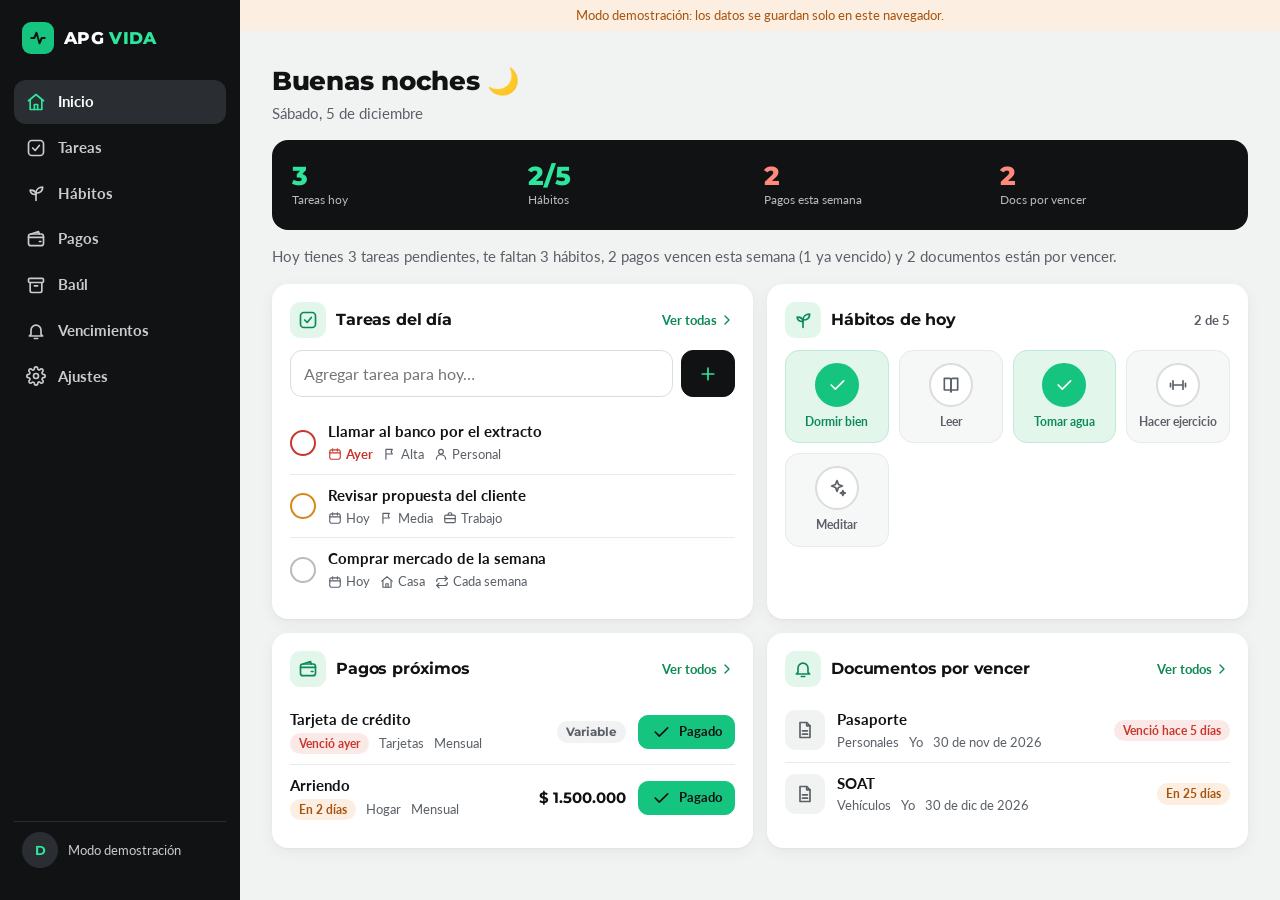
==== apg-vida/index.html @ 65f94053 "APG VIDA: app personal con tareas, hábitos, pagos y baúl de documentos Co-Authored-By: Claude Opus 5" ====
<!DOCTYPE html>
<html lang="es">
<head>
<meta charset="UTF-8">
<meta name="viewport" content="width=device-width, initial-scale=1.0, viewport-fit=cover">
<meta name="theme-color" content="#111214">
<meta name="apple-mobile-web-app-capable" content="yes">
<meta name="mobile-web-app-capable" content="yes">
<meta name="apple-mobile-web-app-status-bar-style" content="black-translucent">
<meta name="apple-mobile-web-app-title" content="APG VIDA">
<title>APG VIDA</title>
<link rel="manifest" href="manifest.webmanifest">
<link rel="icon" href="icon.svg" type="image/svg+xml">
<link rel="apple-touch-icon" href="icon.svg">
<link rel="preconnect" href="https://fonts.googleapis.com">
<link rel="preconnect" href="https://fonts.gstatic.com" crossorigin>
<link href="https://fonts.googleapis.com/css2?family=Lato:wght@400;700&family=Montserrat:wght@600;700;800&display=swap" rel="stylesheet">
<link rel="stylesheet" href="styles.css">
</head>
<body>
<div id="app" class="app">
  <aside class="sidebar" id="sidebar"></aside>
  <div class="main">
    <header class="topbar" id="topbar"></header>
    <div class="demo-banner" id="demoBanner" hidden>Modo demostración: los datos se guardan solo en este navegador.</div>
    <main id="view" class="view" tabindex="-1"></main>
  </div>
  <nav class="bottomnav" id="bottomnav"></nav>
</div>

<div class="login" id="login" hidden></div>

<div class="overlay" id="overlay" data-act="cerrar"></div>
<section class="sheet" id="sheet" role="dialog" aria-modal="true" aria-hidden="true"></section>
<div class="toast" id="toast" role="status" aria-live="polite"></div>

<script src="vendor/supabase.js"></script>
<script src="config.js"></script>
<script src="data.js"></script>
<script src="app.js"></script>
<script>
  if ('serviceWorker' in navigator && location.protocol === 'https:') {
    navigator.serviceWorker.register('sw.js').catch(() => {});
  }
</script>
</body>
</html>
---- apg-vida/styles.css ----
/* APG VIDA · colores y tipografía de marca APG */
:root {
  --grafito: #111214;      /* principal: logo, títulos */
  --carbon: #2A2D31;       /* fondos secundarios oscuros */
  --verde: #14C47F;        /* Verde Impulso */
  --verde-ink: #0B8A56;    /* verde para textos */
  --verde-neon: #2EE59D;   /* verde sobre negro */
  --verde-tint: #E2F6EC;
  --humo: #F1F2F2;         /* fondo */
  --humo-2: #F6F7F7;
  --muted: #5B6068;        /* textos secundarios */
  --line: #DADCDD;
  --line-soft: #E8EAEA;
  --surface: #FFFFFF;
  --rojo: #C8372D;
  --rojo-tint: #FBE9E7;
  --naranja: #A8520C;
  --naranja-tint: #FCEFE2;
  --radius: 16px;
  --shadow: 0 1px 2px rgba(17, 18, 20, .04), 0 4px 16px rgba(17, 18, 20, .05);
  --f-titulo: 'Montserrat', system-ui, -apple-system, 'Segoe UI', sans-serif;
  --f-texto: 'Lato', system-ui, -apple-system, 'Segoe UI', sans-serif;
  --safe-b: env(safe-area-inset-bottom, 0px);
  --safe-t: env(safe-area-inset-top, 0px);
}

* { box-sizing: border-box; }
html, body { margin: 0; height: 100%; }
body {
  font-family: var(--f-texto); font-size: 15px; line-height: 1.45;
  color: var(--grafito); background: var(--humo);
  -webkit-font-smoothing: antialiased; -webkit-tap-highlight-color: transparent;
}
h1, h2, h3, .titulo { font-family: var(--f-titulo); letter-spacing: -.01em; margin: 0; }
button, input, select, textarea { font: inherit; color: inherit; }
button { cursor: pointer; }
a { color: var(--verde-ink); }
[hidden] { display: none !important; }
svg.i { width: 20px; height: 20px; flex: none; stroke: currentColor; fill: none; stroke-width: 2; stroke-linecap: round; stroke-linejoin: round; }

/* ---------- Estructura ---------- */
.app { display: flex; min-height: 100vh; }
.main { flex: 1; min-width: 0; display: flex; flex-direction: column; }
.view { flex: 1; width: 100%; max-width: 1080px; margin: 0 auto; padding: 18px 16px calc(96px + var(--safe-b)); outline: none; }

.sidebar { display: none; }
.topbar {
  position: sticky; top: 0; z-index: 20; display: flex; align-items: center; gap: 12px;
  padding: calc(10px + var(--safe-t)) 16px 10px; background: var(--grafito); color: #fff;
}
.logo { display: flex; align-items: center; gap: 10px; font-family: var(--f-titulo); font-weight: 800; font-size: 17px; letter-spacing: .02em; color: #fff; text-decoration: none; }
.logo .marca { width: 32px; height: 32px; border-radius: 9px; background: var(--verde); display: grid; place-items: center; color: var(--grafito); }
.logo .marca svg.i { width: 18px; height: 18px; stroke-width: 2.6; }
.logo b { color: var(--verde-neon); font-weight: 800; }
.topbar .espacio { flex: 1; }
.avatar {
  width: 36px; height: 36px; border-radius: 50%; border: 0; background: var(--carbon); color: var(--verde-neon);
  font-family: var(--f-titulo); font-weight: 700; font-size: 13px; display: grid; place-items: center;
}
.demo-banner { background: var(--naranja-tint); color: var(--naranja); font-size: 13px; text-align: center; padding: 6px 12px; }

.bottomnav {
  position: fixed; left: 0; right: 0; bottom: 0; z-index: 30; display: grid; grid-template-columns: repeat(5, 1fr);
  background: var(--surface); border-top: 1px solid var(--line-soft); padding: 6px 4px calc(6px + var(--safe-b));
}
.bottomnav button {
  border: 0; background: none; display: flex; flex-direction: column; align-items: center; gap: 3px;
  font-size: 11px; font-weight: 700; color: var(--muted); padding: 6px 0; border-radius: 12px;
}
.bottomnav button svg.i { width: 22px; height: 22px; }
.bottomnav button.on { color: var(--verde-ink); }
.bottomnav button.on svg.i { color: var(--verde); }

@media (min-width: 900px) {
  .sidebar {
    display: flex; flex-direction: column; gap: 4px; width: 240px; flex: none; position: sticky; top: 0; height: 100vh;
    background: var(--grafito); color: #fff; padding: 22px 14px;
  }
  .sidebar .logo { padding: 0 8px 22px; }
  .sidebar nav { display: flex; flex-direction: column; gap: 2px; }
  .sidebar nav button {
    display: flex; align-items: center; gap: 12px; border: 0; background: none; color: #C9CBCE; text-align: left;
    padding: 11px 12px; border-radius: 12px; font-weight: 700;
  }
  .sidebar nav button:hover { background: var(--carbon); color: #fff; }
  .sidebar nav button.on { background: var(--carbon); color: #fff; }
  .sidebar nav button.on svg.i { color: var(--verde-neon); }
  .sidebar .pie { margin-top: auto; display: flex; align-items: center; gap: 10px; padding: 10px 8px; border-top: 1px solid var(--carbon); }
  .sidebar .pie .quien { flex: 1; min-width: 0; font-size: 13px; color: #C9CBCE; overflow: hidden; text-overflow: ellipsis; white-space: nowrap; }
  .topbar, .bottomnav { display: none; }
  .view { padding: 32px 32px 48px; }
}

/* ---------- Encabezados de vista ---------- */
.cabeza { display: flex; align-items: flex-end; gap: 12px; margin-bottom: 18px; flex-wrap: wrap; }
.cabeza .txt { flex: 1; min-width: 200px; }
.cabeza h1 { font-size: 24px; font-weight: 800; }
.cabeza p { margin: 2px 0 0; color: var(--muted); }
.volver { display: inline-flex; align-items: center; gap: 4px; border: 0; background: none; color: var(--muted); padding: 0; margin-bottom: 8px; font-weight: 700; font-size: 14px; }
.volver svg.i { width: 18px; height: 18px; }

/* ---------- Botones ---------- */
.btn {
  display: inline-flex; align-items: center; justify-content: center; gap: 8px; border: 1px solid var(--line);
  background: var(--surface); color: var(--grafito); border-radius: 12px; padding: 10px 16px; font-weight: 700; font-size: 14px;
  min-height: 42px; white-space: nowrap;
}
.btn:hover { border-color: #C3C6C8; }
.btn.primario { background: var(--grafito); border-color: var(--grafito); color: #fff; }
.btn.primario svg.i { color: var(--verde-neon); }
.btn.primario:hover { background: var(--carbon); }
.btn.verde { background: var(--verde); border-color: var(--verde); color: var(--grafito); }
.btn.peligro { color: var(--rojo); }
.btn.chico { min-height: 34px; padding: 6px 12px; font-size: 13px; border-radius: 10px; }
.btn.bloque { width: 100%; }
.btn:disabled { opacity: .55; cursor: default; }
.icono-btn { border: 0; background: none; width: 38px; height: 38px; border-radius: 10px; display: grid; place-items: center; color: var(--muted); flex: none; }
.icono-btn:hover { background: var(--humo); color: var(--grafito); }
.link { border: 0; background: none; color: var(--verde-ink); font-weight: 700; font-size: 13px; padding: 4px 0; display: inline-flex; align-items: center; gap: 2px; }
.link svg.i { width: 16px; height: 16px; }

/* ---------- Tarjetas ---------- */
.card { background: var(--surface); border-radius: var(--radius); box-shadow: var(--shadow); padding: 18px; }
.card + .card { margin-top: 14px; }
.card-h { display: flex; align-items: center; gap: 10px; margin-bottom: 12px; }
.card-h .ic { width: 36px; height: 36px; border-radius: 10px; background: var(--verde-tint); color: var(--verde-ink); display: grid; place-items: center; flex: none; }
.card-h h2 { font-size: 16px; font-weight: 700; flex: 1; }
.card-h .cuenta { color: var(--muted); font-size: 13px; font-weight: 700; }
.grid-2 { display: grid; gap: 14px; }
.grid-2 > .card + .card { margin-top: 0; }
@media (min-width: 760px) { .grid-2 { grid-template-columns: 1fr 1fr; } }
.vacio { color: var(--muted); text-align: center; padding: 18px 8px; font-size: 14px; }
.vacio svg.i { width: 28px; height: 28px; display: block; margin: 0 auto 6px; color: #B9BCBF; }

/* ---------- Inicio ---------- */
.saludo h1 { font-size: 26px; font-weight: 800; }
.saludo .fecha { color: var(--muted); margin-top: 2px; }
.resumen {
  margin: 16px 0; background: var(--grafito); color: #fff; border-radius: var(--radius); padding: 18px 20px;
  display: grid; grid-template-columns: repeat(4, 1fr); gap: 8px;
}
.resumen .dato { text-align: left; border: 0; background: none; color: inherit; padding: 4px 0; }
.resumen .num { font-family: var(--f-titulo); font-weight: 800; font-size: 26px; color: var(--verde-neon); line-height: 1.1; }
.resumen .num.alerta { color: #FF8A7A; }
.resumen .lbl { font-size: 12px; color: #B8BBBF; }
@media (max-width: 480px) { .resumen { grid-template-columns: repeat(2, 1fr); row-gap: 14px; } }
.frase { color: var(--muted); margin: 0 0 16px; }

/* ---------- Listas / filas ---------- */
.filas { display: flex; flex-direction: column; }
.fila { display: flex; align-items: center; gap: 12px; padding: 10px 0; border-top: 1px solid var(--line-soft); min-height: 52px; }
.fila:first-child { border-top: 0; }
.fila .cuerpo { flex: 1; min-width: 0; cursor: pointer; }
.fila .t { font-weight: 700; overflow-wrap: anywhere; }
.fila .meta { display: flex; flex-wrap: wrap; gap: 4px 10px; color: var(--muted); font-size: 13px; margin-top: 2px; align-items: center; }
.fila .meta span { display: inline-flex; align-items: center; gap: 4px; }
.fila .meta svg.i { width: 14px; height: 14px; }
.fila.hecha .t { text-decoration: line-through; color: var(--muted); }
.fila .derecha { text-align: right; flex: none; }
.fila .monto { font-family: var(--f-titulo); font-weight: 700; font-size: 15px; }

.check {
  width: 26px; height: 26px; border-radius: 50%; border: 2px solid #B9BCBF; background: none; flex: none;
  display: grid; place-items: center; color: transparent; padding: 0; transition: background .15s, border-color .15s;
}
.check svg.i { width: 15px; height: 15px; stroke-width: 3; }
.check:hover { border-color: var(--verde); }
.check.on { background: var(--verde); border-color: var(--verde); color: #fff; }
.check.p-alta { border-color: var(--rojo); }
.check.p-media { border-color: #D48A1A; }
.check.p-baja { border-color: #5B8BD9; }

.badge { display: inline-flex; align-items: center; gap: 4px; padding: 2px 9px; border-radius: 999px; font-size: 12px; font-weight: 700; background: var(--humo); color: var(--muted); white-space: nowrap; }
.badge.rojo { background: var(--rojo-tint); color: var(--rojo); }
.badge.naranja { background: var(--naranja-tint); color: var(--naranja); }
.badge.verde { background: var(--verde-tint); color: var(--verde-ink); }
.txt-rojo { color: var(--rojo) !important; font-weight: 700; }
.txt-naranja { color: var(--naranja) !important; font-weight: 700; }

/* ---------- Chips / filtros ---------- */
.chips { display: flex; gap: 8px; overflow-x: auto; padding-bottom: 4px; margin-bottom: 14px; scrollbar-width: none; }
.chips::-webkit-scrollbar { display: none; }
.chip { border: 1px solid var(--line); background: var(--surface); border-radius: 999px; padding: 7px 14px; font-size: 13px; font-weight: 700; white-space: nowrap; color: var(--muted); }
.chip.on { background: var(--grafito); border-color: var(--grafito); color: #fff; }
.chip .n { opacity: .7; margin-left: 4px; }

/* ---------- Agregar rápido ---------- */
.rapido { display: flex; gap: 8px; margin-bottom: 14px; }
.rapido input { flex: 1; min-width: 0; }

/* ---------- Hábitos ---------- */
.habitos-hoy { display: grid; grid-template-columns: repeat(auto-fill, minmax(92px, 1fr)); gap: 10px; }
.hab-mini { border: 1px solid var(--line-soft); background: var(--humo-2); border-radius: 14px; padding: 12px 6px; display: flex; flex-direction: column; align-items: center; gap: 6px; font-size: 12px; font-weight: 700; color: var(--muted); text-align: center; }
.hab-mini .bola { width: 44px; height: 44px; border-radius: 50%; display: grid; place-items: center; background: var(--surface); border: 2px solid var(--line); color: var(--muted); transition: all .15s; }
.hab-mini.on { background: var(--verde-tint); border-color: #BFEBD5; color: var(--verde-ink); }
.hab-mini.on .bola { background: var(--verde); border-color: var(--verde); color: #fff; }
.progreso-txt { font-size: 13px; color: var(--muted); font-weight: 700; }

.hab-card { display: flex; align-items: center; gap: 14px; }
.hab-card .ic { width: 46px; height: 46px; border-radius: 14px; background: var(--humo); color: var(--grafito); display: grid; place-items: center; flex: none; }
.hab-card .ic svg.i { width: 22px; height: 22px; }
.hab-card .cuerpo { flex: 1; min-width: 0; cursor: pointer; }
.hab-card .nombre { font-family: var(--f-titulo); font-weight: 700; font-size: 16px; }
.racha { display: inline-flex; align-items: center; gap: 4px; font-size: 13px; font-weight: 700; color: var(--naranja); }
.racha.cero { color: var(--muted); }
.racha svg.i { width: 15px; height: 15px; }
.semana { display: flex; gap: 5px; margin-top: 8px; }
.semana .d { width: 24px; text-align: center; font-size: 10px; color: var(--muted); font-weight: 700; }
.semana .d i { display: block; width: 22px; height: 22px; margin: 0 auto 2px; border-radius: 50%; background: var(--humo); border: 1px solid var(--line-soft); }
.semana .d.on i { background: var(--verde); border-color: var(--verde); }
.semana .d.hoy { color: var(--grafito); }
.check-grande {
  width: 52px; height: 52px; border-radius: 50%; border: 2px solid var(--line); background: var(--surface); color: #B9BCBF;
  display: grid; place-items: center; flex: none; transition: all .15s;
}
.check-grande svg.i { width: 26px; height: 26px; stroke-width: 2.6; }
.check-grande:hover { border-color: var(--verde); color: var(--verde); }
.check-grande.on { background: var(--verde); border-color: var(--verde); color: #fff; }
.check-grande:active { transform: scale(.94); }
.detalle-ej { margin-top: 6px; font-size: 13px; color: var(--muted); }

.stats { display: grid; grid-template-columns: repeat(4, 1fr); gap: 10px; margin-bottom: 14px; }
.stat { background: var(--surface); border-radius: 14px; box-shadow: var(--shadow); padding: 14px; }
.stat .v { font-family: var(--f-titulo); font-weight: 800; font-size: 24px; }
.stat .l { font-size: 12px; color: var(--muted); }
@media (max-width: 560px) { .stats { grid-template-columns: repeat(2, 1fr); } }

.cal-h { display: flex; align-items: center; gap: 8px; margin-bottom: 10px; }
.cal-h h2 { flex: 1; font-size: 16px; }
.cal { display: grid; grid-template-columns: repeat(7, 1fr); gap: 6px; }
.cal .dn { text-align: center; font-size: 11px; color: var(--muted); font-weight: 700; padding-bottom: 2px; }
.cal button {
  aspect-ratio: 1; border-radius: 12px; border: 1px solid var(--line-soft); background: var(--humo-2); font-weight: 700; font-size: 13px; color: var(--muted);
  display: grid; place-items: center; padding: 0; max-height: 52px;
}
.cal button.on { background: var(--verde); border-color: var(--verde); color: #fff; }
.cal button.hoy { outline: 2px solid var(--grafito); outline-offset: 1px; }
.cal button:disabled { opacity: .35; cursor: default; }
.cal .vacia { visibility: hidden; }

/* ---------- Pagos ---------- */
.pagar { flex: none; }
.total-mes { display: flex; gap: 20px; flex-wrap: wrap; }
.total-mes .v { font-family: var(--f-titulo); font-weight: 800; font-size: 24px; }
.total-mes .l { font-size: 12px; color: var(--muted); }

/* ---------- Baúl ---------- */
.buscador { position: relative; margin-bottom: 14px; }
.buscador svg.i { position: absolute; left: 14px; top: 50%; transform: translateY(-50%); color: var(--muted); }
.buscador input[type=search] { width: 100%; padding-left: 42px; }
.carpetas { display: grid; grid-template-columns: repeat(auto-fill, minmax(160px, 1fr)); gap: 12px; }
.carpeta {
  border: 0; background: var(--surface); border-radius: var(--radius); box-shadow: var(--shadow); padding: 16px; text-align: left;
  display: flex; flex-direction: column; gap: 10px; min-height: 120px; transition: transform .1s;
}
.carpeta:hover { transform: translateY(-1px); }
.carpeta .ic { width: 44px; height: 44px; border-radius: 12px; display: grid; place-items: center; }
.carpeta .n { font-family: var(--f-titulo); font-weight: 700; font-size: 15px; }
.carpeta .c { font-size: 13px; color: var(--muted); margin-top: -8px; }
.carpeta.nueva { border: 2px dashed var(--line); background: transparent; box-shadow: none; align-items: center; justify-content: center; color: var(--muted); font-weight: 700; }
.c0 { background: #EDE7FB; color: #6A4BC4; } .c1 { background: #E3EEFC; color: #2F6BC4; } .c2 { background: var(--verde-tint); color: var(--verde-ink); }
.c3 { background: #FCE7EC; color: #C4385B; } .c4 { background: var(--naranja-tint); color: var(--naranja); } .c5 { background: #E6F4F6; color: #1F7F8C; }
.venc-card { display: flex; align-items: center; gap: 14px; cursor: pointer; margin-bottom: 14px; border: 0; width: 100%; text-align: left; }
.venc-card .ic { width: 44px; height: 44px; border-radius: 12px; background: var(--naranja-tint); color: var(--naranja); display: grid; place-items: center; flex: none; }
.venc-card .t { font-family: var(--f-titulo); font-weight: 700; }
.venc-card .s { font-size: 13px; color: var(--muted); }
.venc-card .cuerpo { flex: 1; }
.doc-ic { width: 40px; height: 40px; border-radius: 10px; background: var(--humo); color: var(--muted); display: grid; place-items: center; flex: none; }

.ficha { display: grid; grid-template-columns: repeat(2, 1fr); gap: 14px 20px; }
.ficha .campo .l { font-size: 12px; color: var(--muted); font-weight: 700; text-transform: uppercase; letter-spacing: .04em; }
.ficha .campo .v { font-weight: 700; margin-top: 2px; overflow-wrap: anywhere; }
.ficha .campo.ancho { grid-column: 1 / -1; }
.ficha .campo .v.notas { font-weight: 400; white-space: pre-wrap; }
@media (max-width: 480px) { .ficha { grid-template-columns: 1fr; } }
.archivo { display: flex; align-items: center; gap: 12px; padding: 10px 12px; border: 1px solid var(--line-soft); border-radius: 12px; margin-top: 8px; }
.archivo .cuerpo { flex: 1; min-width: 0; cursor: pointer; }
.archivo .t { font-weight: 700; overflow: hidden; text-overflow: ellipsis; white-space: nowrap; }
.archivo .meta { font-size: 12px; color: var(--muted); }
.archivo .tipo { width: 38px; height: 38px; border-radius: 10px; display: grid; place-items: center; flex: none; font-size: 11px; font-weight: 800; }
.archivo .tipo.pdf { background: #FCE7EC; color: #C4385B; }
.archivo .tipo.img { background: #E3EEFC; color: #2F6BC4; }
.subir { display: flex; align-items: center; justify-content: center; gap: 8px; border: 2px dashed var(--line); border-radius: 12px; padding: 14px; color: var(--muted); font-weight: 700; margin-top: 10px; cursor: pointer; }
.subir:hover { border-color: var(--verde); color: var(--verde-ink); }
.subir input { display: none; }

.grupo-t { font-family: var(--f-titulo); font-weight: 700; font-size: 13px; color: var(--muted); text-transform: uppercase; letter-spacing: .05em; margin: 18px 0 8px; }
.grupo-t:first-child { margin-top: 0; }

/* ---------- Formularios ---------- */
.campo-f { display: flex; flex-direction: column; gap: 6px; margin-bottom: 14px; }
.campo-f label, .campo-f .lbl { font-size: 13px; font-weight: 700; color: var(--carbon); }
.campo-f .ayuda { font-size: 12px; color: var(--muted); }
input[type=text], input[type=email], input[type=password], input[type=date], input[type=number], input[type=search], select, textarea, .input {
  border: 1px solid var(--line); background: var(--surface); border-radius: 12px; padding: 11px 13px; font-size: 16px; min-height: 46px; width: 100%;
}
input:focus, select:focus, textarea:focus { outline: 2px solid var(--verde); outline-offset: -1px; border-color: transparent; }
textarea { min-height: 84px; resize: vertical; }
.fila-f { display: grid; grid-template-columns: 1fr 1fr; gap: 12px; }
.fila-f .campo-f { min-width: 0; }
.seg { display: flex; gap: 6px; flex-wrap: wrap; }
.seg button { border: 1px solid var(--line); background: var(--surface); border-radius: 10px; padding: 8px 12px; font-size: 13px; font-weight: 700; color: var(--muted); }
.seg button.on { background: var(--grafito); border-color: var(--grafito); color: #fff; }
.iconos { display: grid; grid-template-columns: repeat(auto-fill, minmax(44px, 1fr)); gap: 8px; }
.iconos button { aspect-ratio: 1; border: 1px solid var(--line); background: var(--surface); border-radius: 12px; display: grid; place-items: center; color: var(--muted); }
.iconos button.on { background: var(--grafito); border-color: var(--grafito); color: var(--verde-neon); }
.acciones { display: flex; gap: 10px; margin-top: 20px; flex-wrap: wrap; }
.acciones .espacio { flex: 1; }
.ej-fila { display: grid; grid-template-columns: 1fr 96px 38px; gap: 8px; margin-bottom: 8px; }

/* ---------- Hoja (modal) ---------- */
.overlay { position: fixed; inset: 0; background: rgba(17, 18, 20, .45); z-index: 50; opacity: 0; pointer-events: none; transition: opacity .2s; }
.overlay.on { opacity: 1; pointer-events: auto; }
.sheet {
  position: fixed; z-index: 60; left: 0; right: 0; bottom: 0; max-height: 92vh; overflow-y: auto; background: var(--surface);
  border-radius: 22px 22px 0 0; padding: 8px 20px calc(24px + var(--safe-b)); transform: translateY(105%); transition: transform .25s ease;
  overscroll-behavior: contain; visibility: hidden;
}
.sheet.on { transform: none; visibility: visible; }
.sheet .agarre { width: 40px; height: 4px; border-radius: 4px; background: var(--line); margin: 4px auto 14px; }
.sheet .sheet-h { display: flex; align-items: center; gap: 10px; margin-bottom: 16px; }
.sheet .sheet-h h2 { flex: 1; font-size: 19px; font-weight: 800; }
@media (min-width: 700px) {
  .sheet { left: 50%; right: auto; bottom: auto; top: 50%; width: 560px; max-height: 88vh; border-radius: 22px; padding: 22px 26px;
    transform: translate(-50%, -46%); opacity: 0; pointer-events: none; transition: transform .2s, opacity .2s; }
  .sheet.on { transform: translate(-50%, -50%); opacity: 1; pointer-events: auto; }
  .sheet .agarre { display: none; }
}

/* ---------- Toast ---------- */
.toast {
  position: fixed; left: 50%; bottom: calc(86px + var(--safe-b)); transform: translate(-50%, 20px); z-index: 80; background: var(--grafito); color: #fff;
  padding: 12px 16px; border-radius: 14px; font-weight: 700; font-size: 14px; display: flex; align-items: center; gap: 14px;
  opacity: 0; pointer-events: none; transition: all .2s; width: max-content; max-width: calc(100vw - 32px); box-shadow: 0 8px 24px rgba(0, 0, 0, .2);
}
.toast.on { opacity: 1; transform: translate(-50%, 0); pointer-events: auto; }
.toast.error { background: var(--rojo); }
.toast button { border: 0; background: none; color: var(--verde-neon); font-weight: 800; padding: 0; }
@media (min-width: 900px) { .toast { bottom: 28px; } }

/* ---------- Login ---------- */
.login { position: fixed; inset: 0; z-index: 90; background: var(--grafito); display: grid; place-items: center; padding: 20px; overflow-y: auto; }
.login .caja { width: 100%; max-width: 400px; background: var(--surface); border-radius: 22px; padding: 28px 24px; }
.login .logo { color: var(--grafito); justify-content: center; font-size: 22px; margin-bottom: 6px; }
.login .logo b { color: var(--verde); }
.login .logo .marca { width: 42px; height: 42px; border-radius: 12px; }
.login .sub { text-align: center; color: var(--muted); margin: 0 0 22px; }
.login .error { background: var(--rojo-tint); color: var(--rojo); border-radius: 10px; padding: 10px 12px; font-size: 14px; margin-bottom: 14px; }
.login .ok { background: var(--verde-tint); color: var(--verde-ink); border-radius: 10px; padding: 10px 12px; font-size: 14px; margin-bottom: 14px; }
.login .alt { text-align: center; margin-top: 14px; font-size: 14px; color: var(--muted); }
.cargando { display: grid; place-items: center; min-height: 50vh; color: var(--muted); }
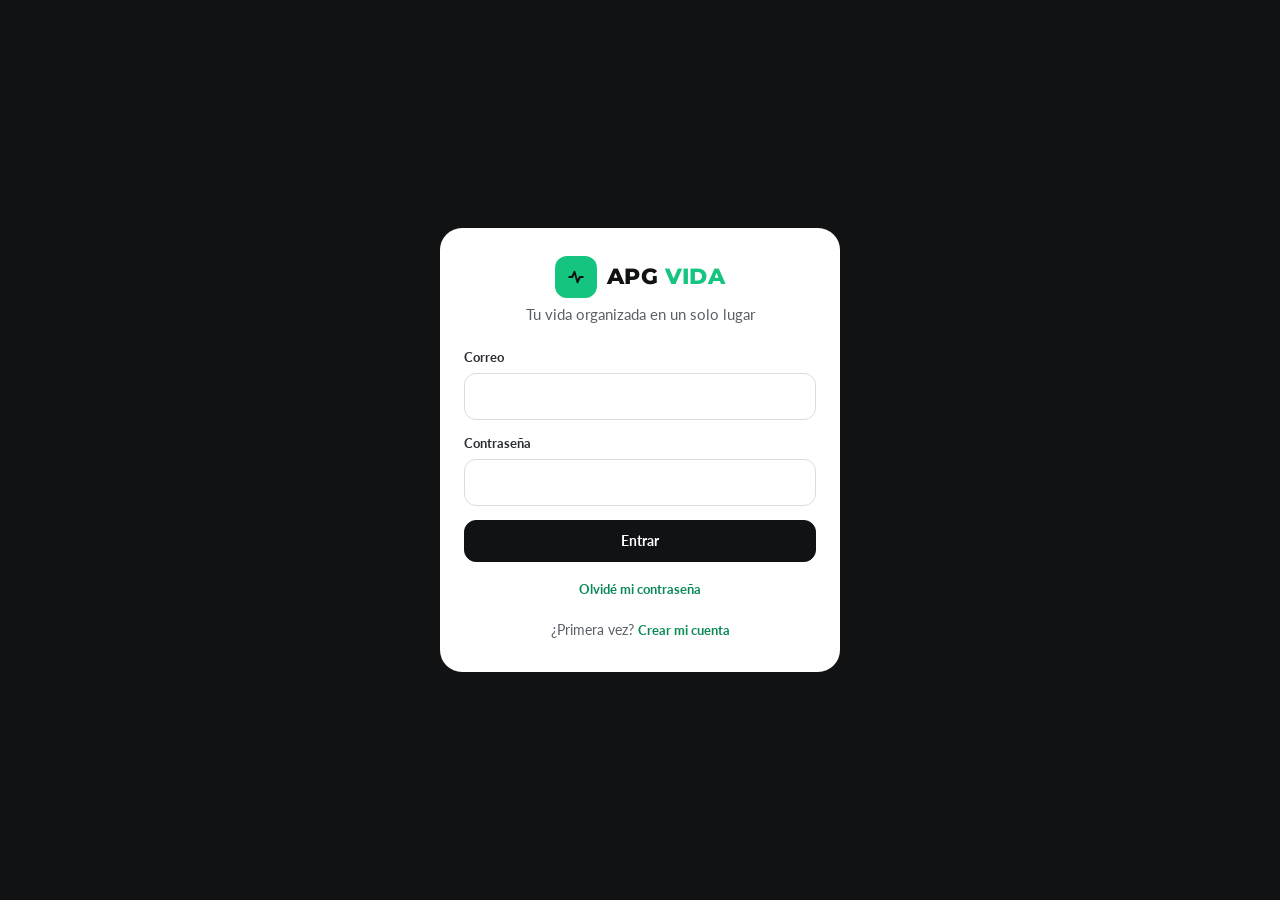
==== commit e467e7e6: "APG VIDA: refuerzo de seguridad (CSP, cabeceras, sin scripts en línea, solo PDF e imágenes) Co-Autho" ====
--- a/apg-vida/index.html
+++ b/apg-vida/index.html
@@ -38,10 +38,5 @@
 <script src="config.js"></script>
 <script src="data.js"></script>
 <script src="app.js"></script>
-<script>
-  if ('serviceWorker' in navigator && location.protocol === 'https:') {
-    navigator.serviceWorker.register('sw.js').catch(() => {});
-  }
-</script>
 </body>
 </html>
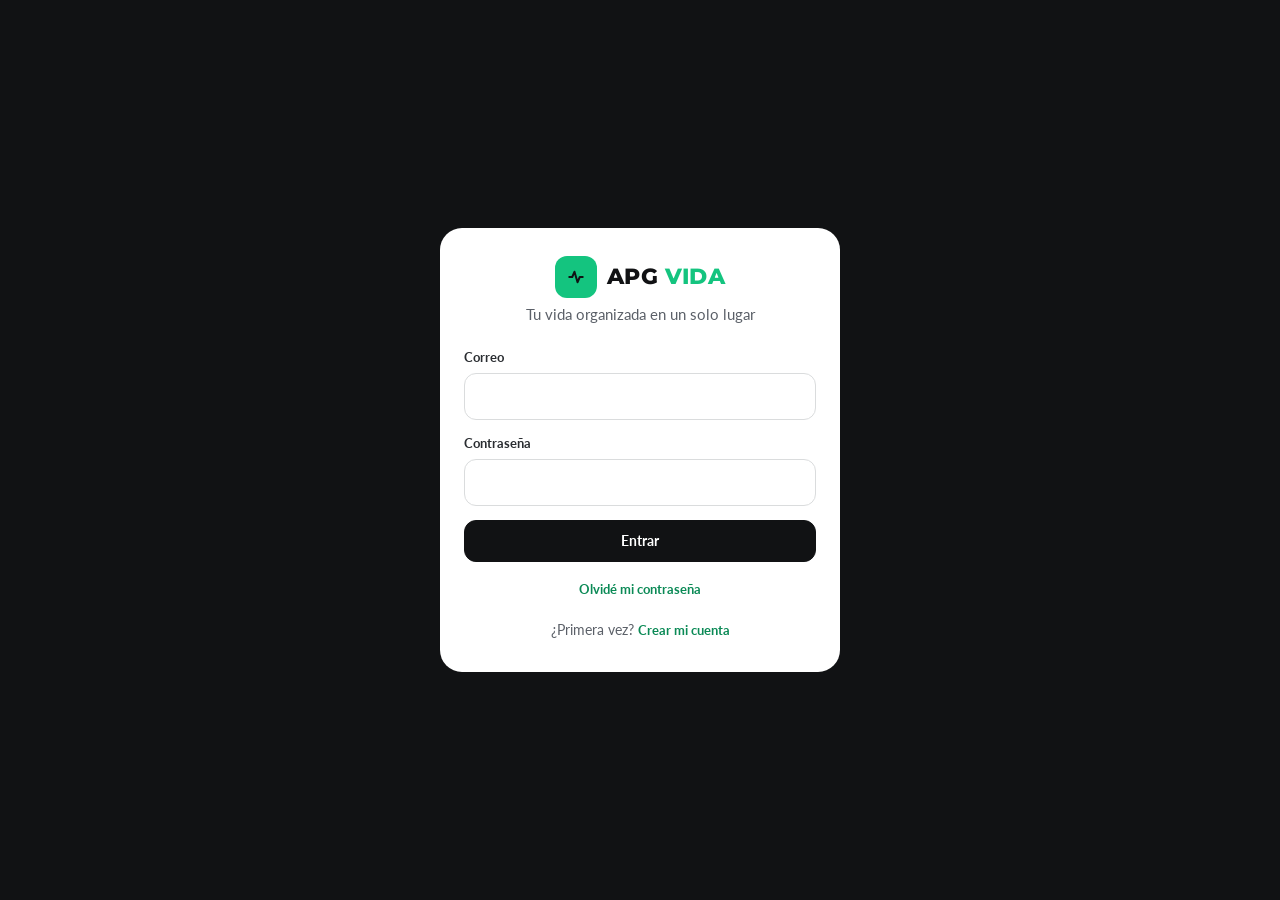
==== commit 46763e95: "APG VIDA: inicio sin repeticiones, tareas compactas por pasos, bloqueo de días en hábitos y medios d" ====
--- a/apg-vida/index.html
+++ b/apg-vida/index.html
@@ -26,6 +26,7 @@
     <main id="view" class="view" tabindex="-1"></main>
   </div>
   <nav class="bottomnav" id="bottomnav"></nav>
+  <button type="button" class="fab" id="fab" data-act="fab" aria-label="Agregar"></button>
 </div>
 
 <div class="login" id="login" hidden></div>
--- a/apg-vida/styles.css
+++ b/apg-vida/styles.css
@@ -349,3 +349,498 @@
 .login .ok { background: var(--verde-tint); color: var(--verde-ink); border-radius: 10px; padding: 10px 12px; font-size: 14px; margin-bottom: 14px; }
 .login .alt { text-align: center; margin-top: 14px; font-size: 14px; color: var(--muted); }
 .cargando { display: grid; place-items: center; min-height: 50vh; color: var(--muted); }
+
+/* ---------- Tareas: selector de vista ---------- */
+.vistas { display: grid; grid-template-columns: repeat(3, 1fr); gap: 4px; background: #E4E6E6; border-radius: 14px; padding: 4px; margin-bottom: 12px; }
+.vistas button { border: 0; background: none; border-radius: 10px; padding: 9px 6px; font-weight: 700; font-size: 14px; color: var(--muted); display: flex; align-items: center; justify-content: center; gap: 6px; transition: background .18s, color .18s, box-shadow .18s; }
+.vistas button svg.i { width: 18px; height: 18px; }
+.vistas button.on { background: var(--surface); color: var(--grafito); box-shadow: 0 1px 3px rgba(17, 18, 20, .12); }
+.vistas button.on svg.i { color: var(--verde); }
+
+/* Listas como píldoras con color */
+.listas-fila { display: flex; gap: 6px; overflow-x: auto; padding-bottom: 2px; margin-bottom: 14px; scrollbar-width: none; }
+.listas-fila::-webkit-scrollbar { display: none; }
+.pill { border: 0; background: transparent; border-radius: 999px; padding: 6px 12px; font-size: 13px; font-weight: 700; color: var(--muted); white-space: nowrap; display: inline-flex; align-items: center; gap: 6px; transition: background .15s, color .15s; }
+.pill:hover { background: #E4E6E6; }
+.pill.on { background: var(--grafito); color: #fff; }
+.pill.icono { padding: 6px 8px; }
+.pill.icono svg.i { width: 16px; height: 16px; }
+.punto { display: inline-block; width: 8px; height: 8px; border-radius: 50%; flex: none; }
+
+/* Pestañas Hoy / Próximas / Sin fecha / Todas */
+.tabs { display: flex; gap: 18px; border-bottom: 1px solid var(--line); margin-bottom: 14px; overflow-x: auto; scrollbar-width: none; }
+.tabs::-webkit-scrollbar { display: none; }
+.tabs button { border: 0; background: none; padding: 8px 0 10px; font-weight: 700; font-size: 14px; color: var(--muted); white-space: nowrap; border-bottom: 3px solid transparent; margin-bottom: -1px; display: inline-flex; align-items: center; gap: 6px; }
+.tabs button.on { color: var(--grafito); border-bottom-color: var(--verde); }
+.tabs .n { background: #E4E6E6; color: var(--carbon); border-radius: 999px; font-size: 11px; padding: 1px 7px; }
+.tabs button.on .n { background: var(--verde-tint); color: var(--verde-ink); }
+
+/* Fluidez */
+.anim-entrada { animation: entrar .22s ease-out; }
+@keyframes entrar { from { opacity: 0; transform: translateY(6px); } to { opacity: 1; transform: none; } }
+.fila { transition: opacity .25s, transform .25s; }
+.fila.saliendo { opacity: 0; transform: translateX(24px); }
+.check, .pill, .tabs button, .cal button { -webkit-tap-highlight-color: transparent; }
+@media (prefers-reduced-motion: reduce) { .anim-entrada { animation: none; } .fila, .vistas button { transition: none; } }
+
+/* Calendario de tareas */
+.cal-tareas .cal button { aspect-ratio: auto; height: 50px; max-height: none; display: flex; flex-direction: column; align-items: center; justify-content: center; gap: 3px; background: var(--surface); color: var(--grafito); }
+.cal-tareas .cal button .puntos { display: flex; gap: 2px; height: 6px; align-items: center; }
+.cal-tareas .cal button .puntos i { width: 5px; height: 5px; border-radius: 50%; display: block; }
+.cal-tareas .cal button .puntos b { font-size: 9px; line-height: 6px; color: var(--muted); }
+.cal-tareas .cal button.hoy { outline: none; color: var(--verde-ink); }
+.cal-tareas .cal button.hoy .num { font-weight: 800; }
+.cal-tareas .cal button.atrasada .num { color: var(--rojo); }
+.cal-tareas .cal button.sel { background: var(--grafito); border-color: var(--grafito); color: #fff; }
+.cal-tareas .cal button.sel .num { color: #fff; }
+.cal-tareas .cal-h .link { margin-right: 4px; }
+
+/* Matriz de Eisenhower */
+.matriz-ayuda { display: flex; align-items: center; gap: 10px; justify-content: space-between; font-size: 12px; color: var(--muted); margin-bottom: 10px; }
+.matriz { display: grid; grid-template-columns: 1fr 1fr; gap: 10px; }
+.cuadro { background: var(--surface); border-radius: var(--radius); box-shadow: var(--shadow); padding: 12px; min-height: 210px; display: flex; flex-direction: column; border-top: 4px solid; min-width: 0; }
+.cuadro-h { display: flex; align-items: center; gap: 8px; margin-bottom: 6px; }
+.cuadro-h h2 { flex: 1; font-size: 14px; font-weight: 700; line-height: 1.2; min-width: 0; overflow-wrap: break-word; hyphens: auto; }
+@media (max-width: 480px) { .cuadro-h h2 { font-size: 13px; } .cuadro-h .icono-btn { width: 28px; height: 28px; } .cuadro-h { gap: 6px; } .q-num { width: 22px; height: 22px; } }
+.cuadro-h .icono-btn { width: 32px; height: 32px; }
+.q-num { width: 24px; height: 24px; border-radius: 50%; display: inline-grid; place-items: center; font-family: var(--f-titulo); font-weight: 800; font-size: 11px; color: #fff; flex: none; vertical-align: middle; }
+.cuadro-vacio { flex: 1; display: grid; place-items: center; color: #9A9EA3; font-size: 13px; }
+.cuadro .fila.compacta { min-height: 40px; padding: 7px 0; gap: 8px; }
+.cuadro .fila.compacta .check { width: 20px; height: 20px; }
+.cuadro .fila.compacta .check svg.i { width: 12px; height: 12px; }
+.cuadro .fila.compacta .t { font-size: 14px; font-weight: 400; }
+.cuadro .fila.compacta .meta { font-size: 12px; }
+.q1 { border-top-color: #D9473B; } .q1 .q-num, .q-num.q1 { background: #D9473B; } .q1 .cuadro-h h2 { color: #B83328; }
+.q2 { border-top-color: #E0A11B; } .q2 .q-num, .q-num.q2 { background: #E0A11B; } .q2 .cuadro-h h2 { color: #9A6A00; }
+.q3 { border-top-color: #3F74D8; } .q3 .q-num, .q-num.q3 { background: #3F74D8; } .q3 .cuadro-h h2 { color: #2F5FB8; }
+.q4 { border-top-color: var(--verde); } .q4 .q-num, .q-num.q4 { background: var(--verde); } .q4 .cuadro-h h2 { color: var(--verde-ink); }
+.q-tag { font-family: var(--f-titulo); font-weight: 800; font-size: 10px; color: #fff !important; border-radius: 6px; padding: 1px 6px; }
+.q-tag.q1 { background: #D9473B; } .q-tag.q2 { background: #E0A11B; } .q-tag.q3 { background: #3F74D8; } .q-tag.q4 { background: var(--verde); }
+@media (max-width: 380px) { .matriz { gap: 8px; } .cuadro { padding: 10px; } }
+
+/* Interruptores Urgente / Importante */
+.toggles { display: flex; gap: 8px; flex-wrap: wrap; }
+.toggle { position: relative; cursor: pointer; }
+.toggle input { position: absolute; opacity: 0; pointer-events: none; }
+.toggle span { display: inline-flex; align-items: center; gap: 6px; border: 1px solid var(--line); border-radius: 10px; padding: 9px 14px; font-weight: 700; font-size: 14px; color: var(--muted); background: var(--surface); transition: all .15s; }
+.toggle input:checked + span { background: var(--grafito); border-color: var(--grafito); color: #fff; }
+.toggle input:focus-visible + span { outline: 2px solid var(--verde); }
+
+/* ===================== Hábitos (nuevo) ===================== */
+.anillo { --p: 0; --t: 44px; --g: 5px; --c: var(--verde); width: var(--t); height: var(--t); border-radius: 50%; flex: none; display: inline-block;
+  background: conic-gradient(var(--c) calc(var(--p) * 1%), #E4E6E6 0); transition: background .4s;
+  -webkit-mask: radial-gradient(farthest-side, transparent calc(100% - var(--g)), #000 calc(100% - var(--g) + 1px));
+          mask: radial-gradient(farthest-side, transparent calc(100% - var(--g)), #000 calc(100% - var(--g) + 1px)); }
+
+/* Tira de días */
+.tira-dias { display: grid; grid-template-columns: repeat(7, 1fr); gap: 4px; margin-bottom: 12px; }
+.tira-dias .dia { border: 0; background: none; border-radius: 16px; padding: 6px 0 8px; display: flex; flex-direction: column; align-items: center; gap: 4px; color: var(--muted); transition: background .2s, color .2s; }
+.tira-dias .dn { font-size: 11px; font-weight: 700; text-transform: capitalize; }
+.tira-dias .dnum { position: relative; width: 38px; height: 38px; display: grid; place-items: center; }
+.tira-dias .dnum .anillo { position: absolute; inset: 0; }
+.tira-dias .dnum b { font-family: var(--f-titulo); font-size: 14px; color: var(--grafito); position: relative; }
+.tira-dias .dia.hoy .dn { color: var(--verde-ink); }
+.tira-dias .dia.sel { background: var(--grafito); color: #B8BBBF; }
+.tira-dias .dia.sel .dnum b { color: #fff; }
+.tira-dias .dia.sel .anillo { background: conic-gradient(var(--c) calc(var(--p) * 1%), #3A3D42 0); }
+
+/* Progreso del día */
+.progreso-dia, .meta-card { margin-bottom: 14px; } .progreso-dia, .meta-card { display: flex; align-items: center; gap: 16px; }
+.pd-num { font-family: var(--f-titulo); font-weight: 800; font-size: 28px; line-height: 1; }
+.pd-num small { font-size: 15px; color: var(--muted); font-weight: 700; }
+.pd-msg { color: var(--muted); font-weight: 700; margin-top: 4px; }
+
+/* Grupos Mañana / Tarde / Noche */
+.grupo-hab { padding: 6px 14px 8px; }
+.grupo-hab-h { display: flex; align-items: center; gap: 8px; padding: 10px 2px 6px; width: 100%; border: 0; background: none; text-align: left; color: var(--muted); }
+.grupo-hab-h h2 { flex: 1; font-size: 15px; font-weight: 800; color: var(--grafito); }
+.grupo-hab-h > span { font-weight: 700; font-size: 13px; }
+.grupo-hab-h svg.i { width: 18px; height: 18px; }
+.grupo-hab-h svg.flecha { transform: rotate(90deg); }
+.completados.cerrado svg.flecha { transform: none; }
+.completados .grupo-hab-h svg.i:first-child { color: var(--verde); }
+
+.hab-fila { display: flex; align-items: center; gap: 12px; padding: 10px 2px; border-top: 1px solid var(--line-soft); transition: opacity .28s, transform .28s; }
+.hab-lista .hab-fila:first-child { border-top: 0; }
+.hab-fila.saliendo { opacity: 0; transform: translateX(28px); }
+.hab-ico { width: 46px; height: 46px; border-radius: 50%; border: 0; flex: none; display: grid; place-items: center; color: var(--c); background: color-mix(in srgb, var(--c) 16%, #fff); }
+.hab-ico svg.i { width: 22px; height: 22px; }
+.hab-ico.grande { width: 52px; height: 52px; }
+.hab-fila .cuerpo { flex: 1; min-width: 0; cursor: pointer; }
+.hab-fila .nombre { font-family: var(--f-titulo); font-weight: 700; font-size: 15px; }
+.hab-fila.on .nombre { color: var(--muted); }
+.hab-meta { display: flex; align-items: center; gap: 8px; margin-top: 3px; font-size: 12px; color: var(--muted); font-weight: 700; }
+.hab-meta .racha { font-size: 12px; }
+.hab-meta .racha svg.i { width: 13px; height: 13px; }
+.barra { flex: 1; max-width: 120px; height: 5px; border-radius: 5px; background: #E4E6E6; overflow: hidden; }
+.barra i { display: block; height: 100%; background: var(--c); border-radius: 5px; transition: width .4s; }
+.hab-check { width: 40px; height: 40px; border-radius: 50%; border: 2px solid color-mix(in srgb, var(--c) 45%, #fff); background: var(--surface); color: transparent; flex: none; display: grid; place-items: center; transition: background .2s, border-color .2s, color .2s, transform .2s; }
+.hab-check svg.i { width: 20px; height: 20px; stroke-width: 3; }
+.hab-check:hover { border-color: var(--c); }
+.hab-check.on { background: var(--c); border-color: var(--c); color: #fff; }
+.hab-check.pop { animation: pop .3s ease-out; }
+@keyframes pop { 0% { transform: scale(1); } 45% { transform: scale(1.25); } 100% { transform: scale(1); } }
+
+/* Hábitos en Inicio con su color */
+.hab-mini { --c: var(--verde); }
+.hab-mini .bola { color: var(--c); }
+.hab-mini.on { background: color-mix(in srgb, var(--c) 12%, #fff); border-color: color-mix(in srgb, var(--c) 30%, #fff); color: var(--grafito); }
+.hab-mini.on .bola { background: var(--c); border-color: var(--c); color: #fff; }
+
+/* Semana: cuadrícula hábitos × días */
+.semana-grid { display: flex; flex-direction: column; gap: 6px; }
+.sem-fila { --c: var(--verde); display: grid; grid-template-columns: minmax(92px, 1.6fr) repeat(7, minmax(26px, 1fr)) 34px; gap: 5px; align-items: center; }
+.sem-fila.cab span { text-align: center; font-size: 11px; font-weight: 800; color: var(--muted); display: flex; flex-direction: column; line-height: 1.2; }
+.sem-fila.cab span small { font-weight: 700; font-size: 10px; }
+.sem-fila.cab span.hoy { color: var(--verde-ink); }
+.sem-fila.pie span { text-align: center; font-size: 10px; font-weight: 700; color: var(--muted); }
+.sem-fila.pie .n { text-align: left; }
+.sem-nombre { border: 0; background: none; display: flex; align-items: center; gap: 6px; min-width: 0; padding: 0; text-align: left; }
+.sem-nombre .n { font-weight: 700; font-size: 13px; overflow: hidden; text-overflow: ellipsis; white-space: nowrap; }
+.mini-ico { width: 24px; height: 24px; border-radius: 50%; display: grid; place-items: center; color: var(--c); background: color-mix(in srgb, var(--c) 16%, #fff); flex: none; }
+.mini-ico svg.i { width: 14px; height: 14px; }
+.celda { aspect-ratio: 1; border: 0; border-radius: 8px; background: #ECEEEE; padding: 0; transition: background .2s, transform .15s; max-height: 40px; }
+.celda.on { background: var(--c); }
+.celda.hoy { box-shadow: inset 0 0 0 2px var(--grafito); }
+.celda:disabled { opacity: .35; cursor: default; }
+.celda:not(:disabled):active { transform: scale(.88); }
+.sem-total { font-size: 12px; font-weight: 800; color: var(--muted); text-align: right; }
+@media (max-width: 560px) {
+  .sem-fila { grid-template-columns: repeat(7, 1fr) 30px; row-gap: 4px; }
+  .sem-nombre, .sem-fila.pie .n { grid-column: 1 / -1; }
+  .sem-fila.cab .esp { display: none; }
+  .semana-grid { gap: 10px; }
+  .celda { max-height: 34px; }
+}
+.ayuda-txt { font-size: 12px; color: var(--muted); margin: 12px 0 0; }
+
+/* Mes: un mini calendario por hábito */
+.mes-grid { display: grid; gap: 10px; margin-top: 12px; grid-template-columns: repeat(2, minmax(0, 1fr)); }
+.mes-grid > * { min-width: 0; }
+.mes-grid > .card + .card { margin-top: 0; }
+@media (max-width: 330px) { .mes-grid { grid-template-columns: 1fr; } }
+@media (min-width: 1000px) { .mes-grid { grid-template-columns: repeat(3, minmax(0, 1fr)); } }
+.mes-hab { --c: var(--verde); padding: 12px; }
+@media (max-width: 640px) { .mes-hab-h .anillo { display: none; } .mes-hab-h .n { font-size: 13px; } .mes-hab-h b { min-width: 0; } }
+.mes-hab-h { display: flex; align-items: center; gap: 8px; width: 100%; border: 0; background: none; padding: 0 0 10px; text-align: left; }
+.mes-hab-h .n { flex: 1; font-family: var(--f-titulo); font-weight: 700; min-width: 0; overflow: hidden; text-overflow: ellipsis; white-space: nowrap; }
+.mes-hab-h b { font-family: var(--f-titulo); font-size: 13px; min-width: 38px; text-align: right; }
+.mini-cal { display: grid; grid-template-columns: repeat(7, 1fr); gap: 3px; }
+.mini-cal .mdn { font-size: 9px; font-weight: 800; color: var(--muted); text-align: center; }
+.mini-cal button, .mini-cal .v { aspect-ratio: 1; border-radius: 4px; border: 0; padding: 0; background: #ECEEEE; }
+.mini-cal .v { background: none; }
+.mini-cal button.on { background: var(--c); }
+.mini-cal button.hoy { box-shadow: inset 0 0 0 2px var(--grafito); }
+.mini-cal button:disabled { opacity: .35; }
+.mes-hab-pie { font-size: 12px; color: var(--muted); font-weight: 700; margin-top: 8px; }
+
+/* Detalle del hábito con su color */
+.hab-det-cab { align-items: center; }
+.cal-hab .cal button.on { background: var(--c); border-color: var(--c); }
+
+/* Formulario: colores y meta */
+.colores { display: flex; flex-wrap: wrap; gap: 10px; }
+.colores button { width: 34px; height: 34px; border-radius: 50%; border: 3px solid #fff; box-shadow: 0 0 0 1px var(--line); padding: 0; }
+.colores button.on { box-shadow: 0 0 0 2px var(--grafito); }
+.iconos-hab button.on { background: var(--c); border-color: var(--c); color: #fff; }
+.meta-fila { display: flex; gap: 6px; align-items: center; flex-wrap: wrap; }
+.meta-fila input { width: 110px; flex: none; }
+
+/* Confeti */
+.confeti { position: fixed; inset: 0; pointer-events: none; z-index: 95; overflow: hidden; }
+.confeti i { position: absolute; top: -12px; width: 8px; height: 12px; border-radius: 2px; animation: caer 1.4s ease-in forwards; }
+@keyframes caer { to { top: 105vh; transform: translateX(40px) rotate(540deg); opacity: .7; } }
+@media (prefers-reduced-motion: reduce) { .hab-fila, .hab-check, .anillo, .barra i { transition: none; } .hab-check.pop { animation: none; } }
+
+/* ===================== Utilidades nuevas ===================== */
+.solo-pc { display: none; }
+@media (max-width: 699px) { .cabeza { flex-wrap: nowrap; align-items: flex-start; } .cabeza .txt { min-width: 0; } .cabeza h1 { font-size: 22px; } .cabeza p { font-size: 13px; } .cabeza .btn { padding: 9px 12px; } }
+@media (min-width: 700px) { .solo-pc { display: inline; } }
+.cabeza .btn { padding: 10px 14px; }
+.lbl-mini { font-size: 12px; font-weight: 700; color: var(--muted); }
+.barra-filtros { display: flex; align-items: center; gap: 8px; flex-wrap: wrap; margin-bottom: 12px; }
+.pill-select { display: inline-flex; align-items: center; gap: 6px; background: var(--surface); border: 1px solid var(--line); border-radius: 999px; padding: 0 6px 0 12px; color: var(--muted); min-height: 38px; }
+.pill-select svg.i { width: 16px; height: 16px; }
+.pill-select select { border: 0; background: transparent; min-height: 36px; padding: 0 22px 0 0; font-size: 14px; font-weight: 700; color: var(--grafito); width: auto; appearance: none; -webkit-appearance: none;
+  background-image: linear-gradient(45deg, transparent 50%, var(--muted) 50%), linear-gradient(135deg, var(--muted) 50%, transparent 50%);
+  background-position: calc(100% - 10px) 52%, calc(100% - 5px) 52%; background-size: 5px 5px; background-repeat: no-repeat; }
+.pill-select select:focus { outline: none; }
+.seg.mini { gap: 2px; background: #E4E6E6; border-radius: 10px; padding: 3px; flex-wrap: nowrap; }
+.seg.mini button { border: 0; background: none; padding: 6px 10px; font-size: 12px; border-radius: 8px; }
+.seg.mini button.on { background: var(--surface); color: var(--grafito); box-shadow: 0 1px 2px rgba(17, 18, 20, .12); }
+
+/* ===================== Formulario por pasos ===================== */
+.wiz-puntos { display: flex; gap: 4px; margin-bottom: 8px; }
+.wiz-puntos button { flex: 1; border: 0; background: none; display: flex; flex-direction: column; align-items: center; gap: 4px; padding: 0; color: #9A9EA3; font-size: 11px; font-weight: 700; min-width: 0; }
+.wiz-puntos b { width: 26px; height: 26px; border-radius: 50%; display: grid; place-items: center; background: #ECEEEE; font-family: var(--f-titulo); font-size: 12px; transition: background .2s, color .2s; }
+.wiz-puntos span { overflow: hidden; text-overflow: ellipsis; white-space: nowrap; max-width: 100%; }
+.wiz-puntos button.on { color: var(--grafito); }
+.wiz-puntos button.on b { background: var(--grafito); color: var(--verde-neon); }
+.wiz-puntos button.hecho b { background: var(--verde); color: #fff; }
+.wiz-prog { height: 4px; background: #ECEEEE; border-radius: 4px; overflow: hidden; margin-bottom: 18px; }
+.wiz-prog i { display: block; height: 100%; background: var(--verde); border-radius: 4px; transition: width .3s ease; }
+.wiz-paso { display: none; }
+.wiz-paso.on { display: block; animation: pasoEntra .25s ease-out; }
+.wiz-paso.on.desde-izq { animation-name: pasoVuelve; }
+@keyframes pasoEntra { from { opacity: 0; transform: translateX(18px); } to { opacity: 1; transform: none; } }
+@keyframes pasoVuelve { from { opacity: 0; transform: translateX(-18px); } to { opacity: 1; transform: none; } }
+.wiz-ayuda { font-family: var(--f-titulo); font-weight: 700; font-size: 17px; margin: 0 0 14px; }
+.wiz .wiz-atras, .wiz .wiz-fin { display: none; }
+.wiz:not(.primero) .wiz-atras { display: inline-flex; }
+.wiz:not(.primero) .wiz-cancelar { display: none; }
+.wiz.ultimo .wiz-sig { display: none; }
+.wiz.ultimo .wiz-fin, .wiz[data-editando="1"] .wiz-fin { display: inline-flex; }
+.wiz[data-editando="1"]:not(.ultimo) .wiz-sig { background: var(--surface); color: var(--grafito); border-color: var(--line); }
+.wiz-acc { position: sticky; bottom: calc(-24px - var(--safe-b)); background: var(--surface); padding: 12px 0 4px; margin-bottom: -4px; }
+.wiz-acc .btn svg.i { width: 18px; height: 18px; }
+.sugerencias { display: flex; flex-wrap: wrap; gap: 6px; margin: -6px 0 14px; }
+.campo-f .sugerencias { margin: 4px 0 0; }
+.sugerencias .chip { padding: 6px 12px; }
+.sugerencias .chip.on { background: var(--verde-tint); border-color: #BFEBD5; color: var(--verde-ink); }
+.chips-sel { gap: 6px; }
+.chips-sel button { display: inline-flex; align-items: center; gap: 6px; border-radius: 999px; padding: 8px 12px; }
+.chips-sel button svg.i { width: 16px; height: 16px; }
+.chips-sel button.on svg.i { color: var(--verde-neon); }
+.chips-sel button.nueva { border-style: dashed; }
+.input-pesos { display: flex; align-items: center; border: 1px solid var(--line); border-radius: 12px; background: var(--surface); padding-left: 14px; }
+.input-pesos span { font-family: var(--f-titulo); font-weight: 800; font-size: 20px; color: var(--muted); }
+.input-pesos input { border: 0; font-family: var(--f-titulo); font-weight: 800; font-size: 22px; min-height: 54px; }
+.input-pesos input:disabled { background: transparent; color: #B9BCBF; }
+.input-pesos:focus-within { outline: 2px solid var(--verde); }
+.input-pesos input:focus { outline: none; }
+.subir-grande { padding: 28px 14px; flex-direction: column; font-size: 15px; margin-top: 0; }
+.subir-grande svg.i { width: 30px; height: 30px; color: var(--verde); }
+
+/* ===================== Baúl: Kanban ===================== */
+.kanban { display: flex; gap: 12px; overflow-x: auto; padding-bottom: 10px; scroll-snap-type: x mandatory; margin: 0 -16px; padding-left: 16px; padding-right: 16px; }
+@media (min-width: 900px) { .kanban { margin: 0; padding-left: 0; padding-right: 0; } }
+.kcol { flex: 0 0 78%; max-width: 300px; background: #E8EAEA; border-radius: var(--radius); padding: 10px; scroll-snap-align: start; display: flex; flex-direction: column; gap: 8px; transition: background .15s, box-shadow .15s; }
+@media (min-width: 600px) { .kcol { flex-basis: 260px; } }
+.kcol.sobre { background: var(--verde-tint); box-shadow: inset 0 0 0 2px var(--verde); }
+.kcol header { display: flex; align-items: center; gap: 8px; padding: 2px 2px 4px; }
+.kcol header h3 { flex: 1; font-size: 14px; font-weight: 800; min-width: 0; overflow: hidden; text-overflow: ellipsis; white-space: nowrap; }
+.kcol .kn { background: var(--surface); border-radius: 999px; font-size: 12px; font-weight: 800; padding: 1px 8px; color: var(--muted); }
+.kic { width: 28px; height: 28px; border-radius: 8px; display: grid; place-items: center; flex: none; }
+.kic svg.i { width: 16px; height: 16px; }
+.kpunto { width: 10px; height: 10px; border-radius: 50%; background: var(--muted); flex: none; }
+.k-rojo .kpunto { background: var(--rojo); } .k-naranja .kpunto { background: #E0A11B; } .k-verde .kpunto { background: var(--verde); }
+.kcards { display: flex; flex-direction: column; gap: 8px; min-height: 40px; }
+.kcard { background: var(--surface); border-radius: 12px; padding: 12px; box-shadow: 0 1px 2px rgba(17, 18, 20, .06); cursor: pointer; display: flex; flex-direction: column; gap: 6px; align-items: flex-start; transition: transform .12s, box-shadow .12s, opacity .12s; }
+.kcard:hover { box-shadow: 0 4px 12px rgba(17, 18, 20, .1); transform: translateY(-1px); }
+.kcard.arrastrando { opacity: .4; }
+.kcard[draggable="true"] { cursor: grab; }
+.kt { font-weight: 700; overflow-wrap: anywhere; }
+.kmeta { display: flex; flex-wrap: wrap; gap: 4px 10px; font-size: 12px; color: var(--muted); }
+.kmeta span { display: inline-flex; align-items: center; gap: 4px; }
+.kmeta svg.i { width: 13px; height: 13px; }
+.kvacio { font-size: 13px; color: #9A9EA3; text-align: center; padding: 14px 0; border: 2px dashed #D3D6D7; border-radius: 12px; }
+.kadd { border: 0; background: none; color: var(--muted); font-weight: 700; font-size: 13px; display: flex; align-items: center; gap: 6px; padding: 6px 4px; border-radius: 8px; }
+.kadd:hover { background: rgba(255, 255, 255, .6); color: var(--grafito); }
+.kadd svg.i { width: 16px; height: 16px; }
+
+/* ===================== Pagos: resumen ===================== */
+.resumen-pagos { margin-bottom: 12px; }
+.rp-h { display: flex; align-items: center; justify-content: space-between; gap: 10px; margin-bottom: 14px; }
+.rp-rango { font-size: 13px; font-weight: 700; color: var(--muted); }
+.rp-cifras { display: grid; grid-template-columns: repeat(auto-fit, minmax(150px, 1fr)); gap: 12px; }
+.rp-c { display: flex; align-items: center; gap: 10px; }
+.rp-c .v { font-family: var(--f-titulo); font-weight: 800; font-size: 20px; line-height: 1.1; }
+.rp-c .l { font-size: 12px; color: var(--muted); }
+.rp-ic { width: 38px; height: 38px; border-radius: 12px; display: grid; place-items: center; flex: none; }
+.rp-ic.pend { background: #E3EEFC; color: #2F6BC4; } .rp-ic.ok { background: var(--verde-tint); color: var(--verde-ink); } .rp-ic.mal { background: var(--rojo-tint); color: var(--rojo); }
+.rp-desg { border-top: 1px solid var(--line-soft); margin-top: 14px; padding-top: 10px; display: flex; flex-direction: column; gap: 2px; }
+.rp-desg .lbl-mini { margin-bottom: 4px; }
+.desg { border: 0; background: none; display: grid; grid-template-columns: minmax(0, 1.3fr) 1fr auto; gap: 10px; align-items: center; padding: 6px 4px; border-radius: 8px; text-align: left; }
+.desg:hover { background: var(--humo); }
+.desg .dn { display: flex; align-items: center; gap: 6px; font-size: 13px; font-weight: 700; min-width: 0; white-space: nowrap; overflow: hidden; text-overflow: ellipsis; }
+.desg .dn svg.i { width: 15px; height: 15px; color: var(--muted); flex: none; }
+.desg .dn small { color: var(--muted); font-weight: 700; }
+.desg .db { height: 6px; background: #ECEEEE; border-radius: 6px; overflow: hidden; }
+.desg .db i { display: block; height: 100%; background: var(--verde); border-radius: 6px; }
+.desg .dv { font-size: 13px; font-weight: 800; font-family: var(--f-titulo); }
+
+/* ===================== Inicio: estilo A (tarjetas de colores) ===================== */
+.inicio-a { display: grid; grid-template-columns: 1fr 1fr; gap: 10px; margin: 16px 0; }
+@media (min-width: 900px) { .inicio-a { grid-template-columns: repeat(4, 1fr); } }
+.ia-card { border: 0; border-radius: 18px; padding: 14px; text-align: left; display: flex; flex-direction: column; gap: 2px; min-height: 128px; transition: transform .15s; }
+.ia-card:active { transform: scale(.97); }
+.ia-top { display: flex; justify-content: space-between; align-items: center; margin-bottom: 8px; }
+.ia-ic { width: 34px; height: 34px; border-radius: 10px; display: grid; place-items: center; background: rgba(255, 255, 255, .75); }
+.ia-ic svg.i { width: 18px; height: 18px; }
+.ia-num { font-family: var(--f-titulo); font-weight: 800; font-size: 30px; line-height: 1; color: var(--grafito); }
+.ia-num small { font-size: 16px; color: var(--muted); }
+.ia-lbl { font-weight: 700; font-size: 13px; color: var(--carbon); }
+.ia-sub { font-size: 12px; color: var(--muted); }
+.ia-sub .rojo { color: var(--rojo); }
+.t-verde { background: #DDF5E9; } .t-verde .ia-ic { color: var(--verde-ink); }
+.t-morado { background: #ECE7FA; } .t-morado .ia-ic { color: #6A4BC4; }
+.t-azul { background: #E1ECFB; } .t-azul .ia-ic { color: #2F6BC4; }
+.t-naranja { background: #FCEBD9; } .t-naranja .ia-ic { color: var(--naranja); }
+.t-rojo { background: var(--rojo-tint); } .t-rojo .ia-ic { color: var(--rojo); }
+.ia-top .anillo { background: conic-gradient(var(--c) calc(var(--p) * 1%), rgba(255, 255, 255, .8) 0); }
+
+/* ===================== Inicio: estilo B (progreso del día) ===================== */
+.inicio-b { margin: 16px 0 10px; background: var(--grafito); color: #fff; border-radius: 22px; padding: 20px; display: flex; align-items: center; gap: 18px; }
+.ib-anillo { position: relative; width: 108px; height: 108px; flex: none; }
+.ib-anillo .anillo { position: absolute; inset: 0; background: conic-gradient(var(--c) calc(var(--p) * 1%), #2E3136 0); }
+.ib-pct { position: absolute; inset: 0; display: grid; place-items: center; font-family: var(--f-titulo); font-weight: 800; font-size: 28px; }
+.ib-pct small { font-size: 14px; color: #B8BBBF; }
+.ib-msg { font-family: var(--f-titulo); font-weight: 800; font-size: 18px; }
+.ib-det { color: #B8BBBF; font-size: 13px; margin-top: 4px; }
+.ib-chips { display: grid; grid-template-columns: repeat(4, 1fr); gap: 8px; margin-bottom: 16px; }
+.ib-chip { border: 0; background: var(--surface); box-shadow: var(--shadow); border-radius: 14px; padding: 10px 6px; display: flex; flex-direction: column; align-items: center; gap: 2px; color: var(--muted); font-size: 11px; font-weight: 700; text-align: center; }
+.ib-chip svg.i { width: 18px; height: 18px; color: var(--verde); }
+.ib-chip b { font-family: var(--f-titulo); font-size: 20px; color: var(--grafito); }
+.ib-chip.alerta svg.i, .ib-chip.alerta b { color: var(--rojo); }
+
+/* ===================== Inicio: estilo C (agenda) ===================== */
+.ic-pills { display: flex; gap: 8px; overflow-x: auto; margin: 14px -16px 12px; padding: 0 16px 2px; scrollbar-width: none; }
+.ic-pills::-webkit-scrollbar { display: none; }
+@media (min-width: 900px) { .ic-pills { margin: 14px 0 12px; padding: 0; } }
+.ic-pill { border: 0; border-radius: 999px; padding: 9px 14px; display: inline-flex; align-items: center; gap: 6px; font-size: 13px; font-weight: 700; color: var(--carbon); white-space: nowrap; }
+.ic-pill svg.i { width: 16px; height: 16px; }
+.ic-pill b { font-family: var(--f-titulo); font-size: 15px; }
+.ic-agenda { margin-bottom: 14px; }
+.linea { display: flex; flex-direction: column; }
+.li { border: 0; background: none; display: grid; grid-template-columns: 62px 18px 1fr; align-items: stretch; text-align: left; padding: 0; min-height: 50px; }
+.li-f { font-size: 12px; font-weight: 800; color: var(--muted); padding-top: 4px; }
+.li-p { position: relative; }
+.li-p::before { content: ''; position: absolute; left: 8px; top: 0; bottom: 0; width: 2px; background: var(--line-soft); }
+.li-p::after { content: ''; position: absolute; left: 4px; top: 6px; width: 10px; height: 10px; border-radius: 50%; background: var(--verde); box-shadow: 0 0 0 3px #fff; }
+.li.pago .li-p::after { background: #3F74D8; } .li.doc .li-p::after { background: #E0A11B; }
+.li:first-child .li-p::before { top: 8px; } .li:last-child .li-p::before { bottom: auto; height: 8px; }
+.li-c { padding: 2px 0 12px; display: flex; flex-direction: column; min-width: 0; }
+.li-t { display: flex; align-items: center; gap: 6px; font-weight: 700; overflow-wrap: anywhere; }
+.li-t svg.i { width: 15px; height: 15px; color: var(--muted); flex: none; }
+.li-s { font-size: 12px; color: var(--muted); padding-left: 21px; }
+
+/* ===================== Botón flotante + ===================== */
+.fab { position: fixed; right: 18px; bottom: calc(84px + var(--safe-b)); z-index: 35; width: 58px; height: 58px; border-radius: 18px; border: 0; background: var(--grafito); color: var(--verde-neon);
+  display: grid; place-items: center; box-shadow: 0 8px 22px rgba(17, 18, 20, .3); transition: transform .15s; }
+.fab svg.i { width: 28px; height: 28px; stroke-width: 2.6; }
+.fab:active { transform: scale(.92); }
+@media (min-width: 900px) { .fab { display: none; } }
+@media (max-width: 899px) {
+  .cabeza .btn.primario[data-act^="nuev"] { display: none; }
+  .view { padding-bottom: calc(150px + var(--safe-b)); }
+}
+.menu-ops { display: grid; grid-template-columns: 1fr 1fr; gap: 10px; }
+.menu-op { border: 1px solid var(--line-soft); background: var(--humo-2); border-radius: 16px; padding: 16px 14px; display: flex; flex-direction: column; align-items: flex-start; gap: 10px; text-align: left; }
+.menu-op svg.i { width: 26px; height: 26px; color: var(--verde-ink); }
+.menu-op b { display: block; font-family: var(--f-titulo); font-size: 16px; }
+.menu-op small { color: var(--muted); font-size: 12px; }
+.menu-op:active { background: var(--verde-tint); }
+
+/* ===================== Inicio compacto ===================== */
+.saludo h1 { font-size: 23px; }
+.agenda .card-h .badge svg.i { width: 13px; height: 13px; }
+.ag-fila { display: flex; align-items: center; gap: 12px; padding: 9px 0; border-top: 1px solid var(--line-soft); min-height: 52px; transition: opacity .25s, transform .25s; }
+.filas .ag-fila:first-child { border-top: 0; }
+.ag-fila.saliendo { opacity: 0; transform: translateX(24px); }
+.ag-fila .cuerpo { flex: 1; min-width: 0; cursor: pointer; }
+.ag-fila .t { font-weight: 700; overflow-wrap: anywhere; }
+.ag-fila .meta { display: flex; flex-wrap: wrap; gap: 2px 10px; color: var(--muted); font-size: 12px; margin-top: 1px; align-items: center; }
+.ag-fila .meta span { display: inline-flex; align-items: center; gap: 4px; }
+.ag-fila .meta svg.i { width: 13px; height: 13px; }
+.ag-ic { width: 26px; height: 26px; border-radius: 8px; display: grid; place-items: center; flex: none; }
+.ag-ic svg.i { width: 15px; height: 15px; }
+.ag-ic.pago { background: #E3EEFC; color: #2F6BC4; } .ag-ic.doc { background: var(--naranja-tint); color: var(--naranja); }
+.agenda .grupo-t { margin: 12px 0 2px; }
+.agenda .grupo-t:first-of-type { margin-top: 0; }
+.hab-hoy .card-h { margin-bottom: 10px; }
+.hab-hoy .card-h .anillo { margin-left: auto; }
+.hab-hoy-fila { display: flex; gap: 10px; overflow-x: auto; scrollbar-width: none; margin: 0 -18px; padding: 0 18px 2px; }
+.hab-hoy-fila::-webkit-scrollbar { display: none; }
+.hab-chip { --c: var(--verde); border: 0; background: none; display: flex; flex-direction: column; align-items: center; gap: 5px; width: 66px; flex: none; padding: 0; }
+.hab-chip .bola { width: 50px; height: 50px; border-radius: 50%; display: grid; place-items: center; color: var(--c); background: color-mix(in srgb, var(--c) 14%, #fff); border: 2px solid transparent; transition: all .2s; }
+.hab-chip .bola svg.i { width: 22px; height: 22px; }
+.hab-chip .n { font-size: 11px; font-weight: 700; color: var(--carbon); text-align: center; line-height: 1.2; max-width: 66px; overflow: hidden; display: -webkit-box; -webkit-line-clamp: 2; -webkit-box-orient: vertical; }
+.hab-chip.on .bola { background: var(--c); color: #fff; }
+.hab-chip.on .n { color: var(--muted); }
+.hab-chip:active .bola { transform: scale(.9); }
+
+/* ===================== Tareas compactas ===================== */
+.toolbar { display: flex; gap: 8px; align-items: center; margin-bottom: 12px; overflow-x: auto; scrollbar-width: none; padding-bottom: 2px; }
+.toolbar::-webkit-scrollbar { display: none; }
+.toolbar .pill-select { flex: none; }
+.iconos-vista button { padding: 7px 10px; display: grid; place-items: center; }
+.iconos-vista button svg.i { width: 18px; height: 18px; }
+.iconos-vista button.on svg.i { color: var(--verde-ink); }
+.agregar-linea { width: 100%; border: 0; border-top: 1px solid var(--line-soft); background: none; color: var(--muted); font-weight: 700; display: flex; align-items: center; gap: 10px; padding: 14px 2px 2px; margin-top: 6px; }
+.agregar-linea svg.i { width: 20px; height: 20px; color: var(--verde); }
+.agregar-linea:hover { color: var(--grafito); }
+.input-grande { font-size: 18px !important; font-weight: 700; min-height: 54px !important; }
+.sugerencias.grande .chip { padding: 9px 14px; font-size: 14px; }
+.sugerencias.grande { margin: 0 0 14px; }
+.cuadros-sel { display: grid; grid-template-columns: 1fr 1fr; gap: 8px; }
+.cuadros-sel button { border: 2px solid var(--line-soft); background: var(--surface); border-radius: 14px; padding: 12px; text-align: left; display: flex; flex-direction: column; gap: 4px; align-items: flex-start; min-height: 96px; transition: all .15s; }
+.cuadros-sel button b { font-size: 13px; line-height: 1.2; }
+.cuadros-sel button small { font-size: 11px; color: var(--muted); }
+.cuadros-sel button.on { border-color: currentColor; box-shadow: 0 0 0 1px currentColor inset; }
+.cuadros-sel .q1 { color: #B83328; } .cuadros-sel .q2 { color: #9A6A00; } .cuadros-sel .q3 { color: #2F5FB8; } .cuadros-sel .q4 { color: var(--verde-ink); }
+.cuadros-sel button.on.q1 { background: #FBEAE8; } .cuadros-sel button.on.q2 { background: #FBF1DC; } .cuadros-sel button.on.q3 { background: #E5EDFB; } .cuadros-sel button.on.q4 { background: var(--verde-tint); }
+.cuadros-sel .q-num { color: #fff; }
+.chips-sel.grande { display: grid; grid-template-columns: 1fr 1fr; gap: 8px; }
+.chips-sel.grande button { border-radius: 14px; padding: 14px 12px; font-size: 14px; justify-content: flex-start; }
+.chips-sel.grande button svg.i { width: 20px; height: 20px; }
+
+/* ===================== Hábitos: candado y tarjetas del mes ===================== */
+.candado-fila { display: flex; justify-content: flex-end; margin: -4px 0 10px; }
+.candado { border: 0; background: none; display: inline-flex; align-items: center; gap: 6px; font-size: 12px; font-weight: 700; color: var(--muted); padding: 4px 8px; border-radius: 999px; }
+.candado svg.i { width: 15px; height: 15px; }
+.candado.on { color: var(--carbon); background: #E4E6E6; }
+.pd-bloq { display: inline-flex; align-items: center; gap: 4px; font-size: 12px; font-weight: 700; color: var(--muted); margin-top: 4px; }
+.pd-bloq svg.i { width: 13px; height: 13px; }
+.hab-check.bloq { opacity: .45; }
+.celda.bloq, .mh-cal button.bloq, .cal-hab .cal button.bloq { cursor: not-allowed; }
+.celda.bloq:not(.on) { background: repeating-linear-gradient(135deg, #ECEEEE 0 4px, #F4F5F5 4px 8px); }
+
+.mh-grid { display: grid; gap: 12px; margin-top: 12px; }
+@media (min-width: 900px) { .mh-grid { grid-template-columns: 1fr 1fr; } }
+.mh { --c: var(--verde); padding: 16px; }
+.mh-h { display: flex; align-items: center; gap: 12px; width: 100%; border: 0; background: none; padding: 0 0 14px; text-align: left; }
+.mh-h .hab-ico { width: 42px; height: 42px; }
+.mh-tit { flex: 1; min-width: 0; display: flex; flex-direction: column; }
+.mh-tit b { font-family: var(--f-titulo); font-size: 16px; overflow: hidden; text-overflow: ellipsis; white-space: nowrap; }
+.mh-tit small { font-size: 12px; color: var(--muted); font-weight: 700; }
+.mh-pct { position: relative; width: 46px; height: 46px; flex: none; display: grid; place-items: center; }
+.mh-pct .anillo { position: absolute; inset: 0; }
+.mh-pct b { font-family: var(--f-titulo); font-size: 13px; position: relative; }
+.mh-pct b small { font-size: 9px; }
+.mh-cuerpo { display: grid; grid-template-columns: minmax(0, 1.25fr) minmax(0, 1fr); gap: 14px; align-items: start; }
+.mh-cal { display: grid; grid-template-columns: repeat(7, 1fr); gap: 3px; }
+.mh-cal .mdn { font-size: 9px; font-weight: 800; color: var(--muted); text-align: center; }
+.mh-cal button, .mh-cal .v { aspect-ratio: 1; border: 0; border-radius: 6px; padding: 0; background: #F0F1F1; font-size: 10px; font-weight: 700; color: #8A8F95; display: grid; place-items: center; }
+.mh-cal .v { background: none; }
+.mh-cal button.on { background: var(--c); color: #fff; }
+.mh-cal button.hoy { box-shadow: inset 0 0 0 2px var(--grafito); color: var(--grafito); }
+.mh-cal button.hoy.on { color: #fff; }
+.mh-cal button:disabled { background: none; color: #C9CCCF; }
+.mh-stats { display: flex; flex-direction: column; gap: 8px; }
+.mh-s { display: flex; align-items: center; gap: 8px; background: var(--humo-2); border-radius: 12px; padding: 7px 9px; }
+.mh-s > div { min-width: 0; flex: 1; }
+.mh-s b { display: block; font-family: var(--f-titulo); font-size: 16px; line-height: 1.1; }
+.mh-s b small { font-size: 11px; color: var(--muted); }
+.mh-s > div > small { font-size: 11px; color: var(--muted); font-weight: 700; }
+.mh-si { width: 28px; height: 28px; border-radius: 8px; display: grid; place-items: center; background: color-mix(in srgb, var(--c) 15%, #fff); color: var(--c); flex: none; }
+.mh-si svg.i { width: 15px; height: 15px; }
+.mh-si.fuego { background: var(--naranja-tint); color: var(--naranja); }
+.mh-s .barra { display: block; max-width: none; margin-top: 4px; }
+
+/* ===================== Pagos ===================== */
+.rp-desg-h { display: flex; align-items: center; justify-content: space-between; gap: 8px; margin-bottom: 6px; }
+.pill-btn { border: 1px solid var(--line); background: var(--surface); border-radius: 999px; padding: 0 12px; min-height: 38px; display: inline-flex; align-items: center; gap: 6px; font-size: 13px; font-weight: 700; color: var(--carbon); white-space: nowrap; }
+.pill-btn svg.i { width: 15px; height: 15px; color: var(--muted); }
+.barra-filtros { overflow-x: auto; flex-wrap: nowrap; scrollbar-width: none; }
+.barra-filtros::-webkit-scrollbar { display: none; }
+.barra-filtros > * { flex: none; }
+
+/* ===================== Ajustes: interruptor ===================== */
+.interruptor { display: flex; align-items: center; gap: 12px; cursor: pointer; }
+.interruptor input { position: absolute; opacity: 0; pointer-events: none; }
+.interruptor .sw { width: 46px; height: 28px; border-radius: 999px; background: #D3D6D7; position: relative; flex: none; transition: background .2s; }
+.interruptor .sw::after { content: ''; position: absolute; top: 3px; left: 3px; width: 22px; height: 22px; border-radius: 50%; background: #fff; box-shadow: 0 1px 3px rgba(0, 0, 0, .2); transition: transform .2s; }
+.interruptor input:checked + .sw { background: var(--verde); }
+.interruptor input:checked + .sw::after { transform: translateX(18px); }
+.interruptor > span:last-child { font-weight: 700; display: flex; flex-direction: column; }
+.interruptor small { font-weight: 400; color: var(--muted); font-size: 13px; }
